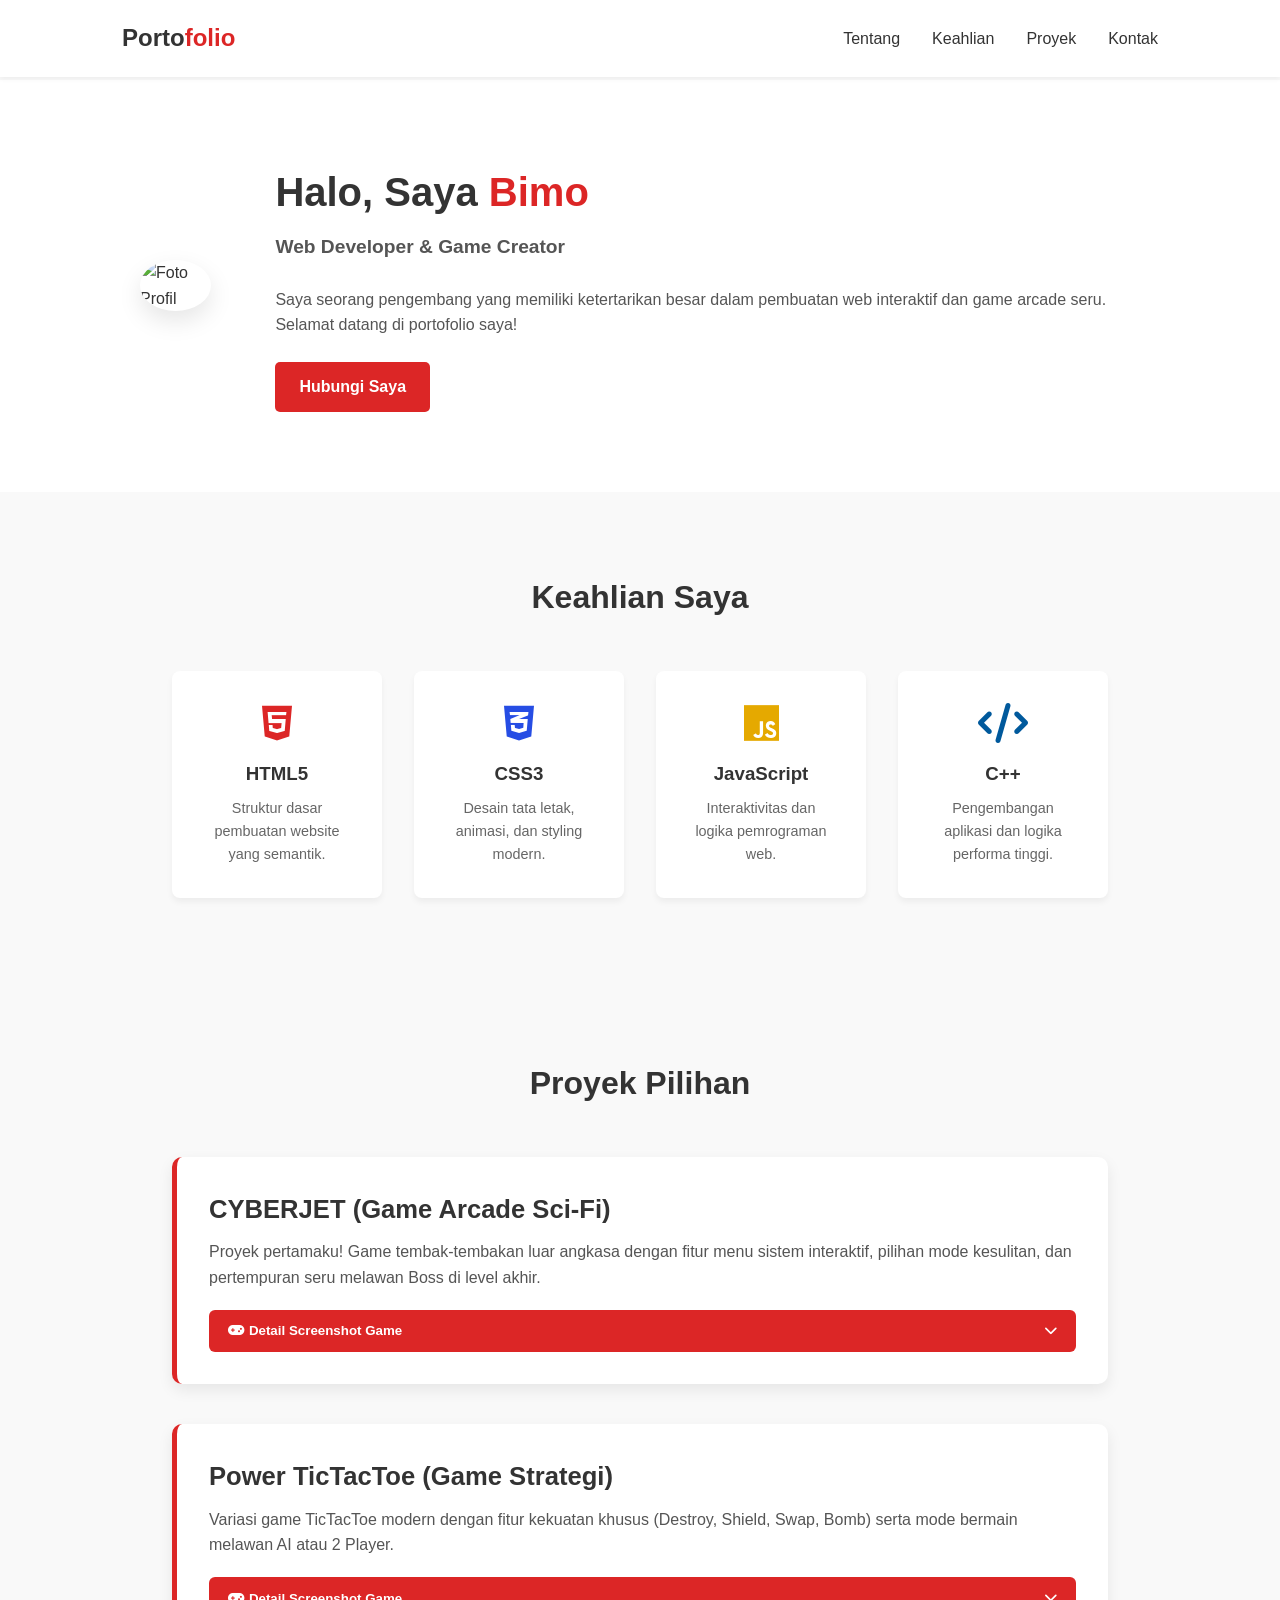
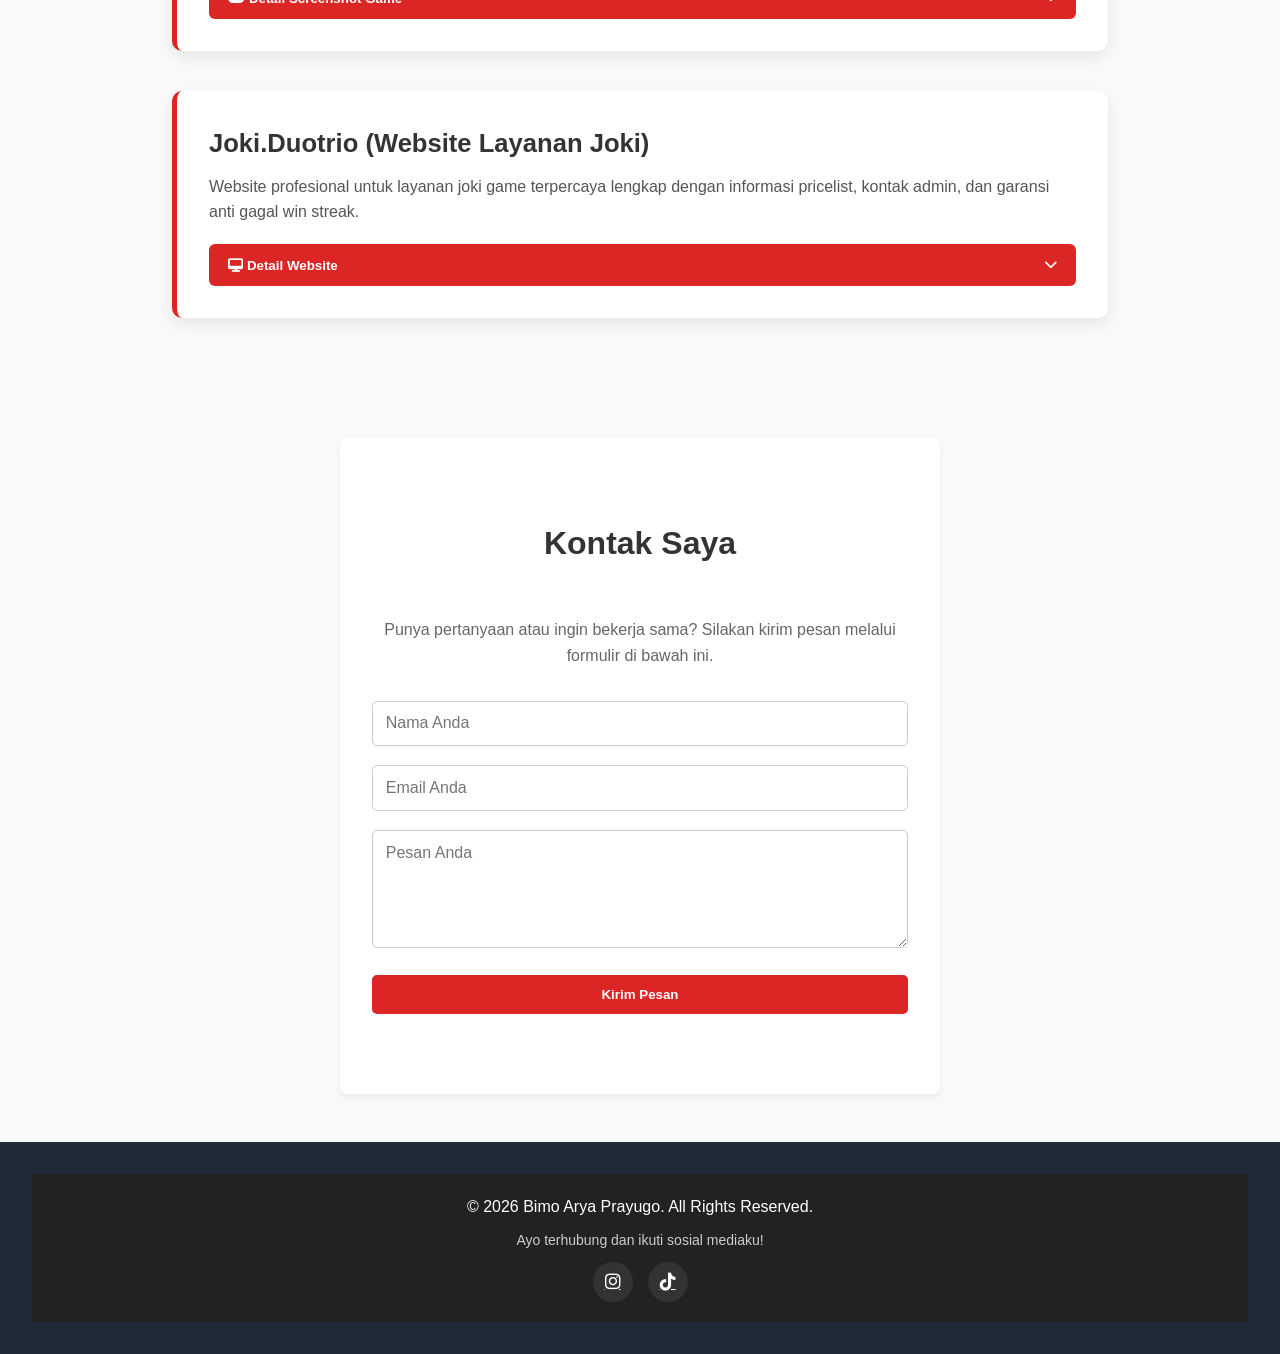
==== index.html @ 0e623ccb "Rename porto.html to index.html" ====
<!DOCTYPE html>
<html lang="id">
<head>
    <meta charset="UTF-8">
    <meta name="viewport" content="width=device-width, initial-scale=1.0">
    <title>Portofolio - Bimo Arya Prayugo</title>
    <!-- Hubungkan dengan file CSS -->
    <link rel="stylesheet" href="porto.css">
    <!-- FontAwesome untuk Icon -->
    <link rel="stylesheet" href="https://cdnjs.cloudflare.com/ajax/libs/font-awesome/6.4.0/css/all.min.css">
</head>
<body>

    <!-- Header / Navigasi -->
    <header>
        <nav class="navbar">
            <a href="#" class="logo">Porto<span>folio</span></a>
            <ul class="nav-links">
                <li><a href="#about">Tentang</a></li>
                <li><a href="#skills">Keahlian</a></li>
                <li><a href="#projects">Proyek</a></li>
                <li><a href="#contact">Kontak</a></li>
            </ul>
        </nav>
    </header>

    <main>
        <!-- Bagian Tentang Saya (About Me) -->
        <section class="about-section" id="about">
            <div class="about-container">
                <div class="about-image">
                    <!-- Ganti path gambar profilmu -->
                    <img src="mafoto.jpeg" alt="Foto Profil">
                </div>
                <div class="about-text">
                    <h1>Halo, Saya <span class="highlight">Bimo</span></h1>
                    <p class="subtitle">Web Developer & Game Creator</p>
                    <p>Saya seorang pengembang yang memiliki ketertarikan besar dalam pembuatan web interaktif dan game arcade seru. Selamat datang di portofolio saya!</p>
                    <a href="#contact" class="btn">Hubungi Saya</a>
                </div>
            </div>
        </section>

        <!-- Bagian Keahlian (Skills) -->
        <section class="skills-section" id="skills">
            <h2>Keahlian Saya</h2>
            <div class="skills-grid">
                <div class="skill-card">
                    <i class="fab fa-html5"></i>
                    <h3>HTML5</h3>
                    <p>Struktur dasar pembuatan website yang semantik.</p>
                </div>
                <div class="skill-card">
                    <i class="fab fa-css3-alt css-icon"></i>
                    <h3>CSS3</h3>
                    <p>Desain tata letak, animasi, dan styling modern.</p>
                </div>
                <div class="skill-card">
                    <i class="fab fa-js js-icon"></i>
                    <h3>JavaScript</h3>
                    <p>Interaktivitas dan logika pemrograman web.</p>
                </div>
                <div class="skill-card">
                    <i class="fas fa-code cpp-icon"></i>
                    <h3>C++</h3>
                    <p>Pengembangan aplikasi dan logika performa tinggi.</p>
                </div>
            </div>
        </section>

        <!-- Bagian Proyek Pilihan (Projects) -->
        <section class="projects-section" id="projects">
            <h2>Proyek Pilihan</h2>

            <!-- 1. PROYEK CYBERJET -->
            <div class="featured-project-card">
                <div class="project-info-full">
                    <h3>CYBERJET (Game Arcade Sci-Fi)</h3>
                    <p>Proyek pertamaku! Game tembak-tembakan luar angkasa dengan fitur menu sistem interaktif, pilihan mode kesulitan, dan pertempuran seru melawan Boss di level akhir.</p>
                    
                    <button class="dropdown-btn" onclick="toggleGallery('cyberjet-gallery')">
                        <span><i class="fas fa-gamepad"></i> Detail Screenshot Game</span>
                        <i class="fas fa-chevron-down arrow-icon"></i>
                    </button>

                    <!-- Galeri Screenshot Cyberjet -->
                    <div class="cyberjet-gallery-vertical" id="cyberjet-gallery">
                        <img src="cb1.png" alt="Menu Utama Cyberjet">
                        <img src="cb2.png" alt="Gameplay Cyberjet">
                        <img src="cb3.png" alt="Boss Fight Cyberjet">
                    </div>
                </div>
            </div>

            <!-- 2. PROYEK POWER TICTACTOE -->
            <div class="featured-project-card">
                <div class="project-info-full">
                    <h3>Power TicTacToe (Game Strategi)</h3>
                    <p>Variasi game TicTacToe modern dengan fitur kekuatan khusus (Destroy, Shield, Swap, Bomb) serta mode bermain melawan AI atau 2 Player.</p>
                    
                    <button class="dropdown-btn" onclick="toggleGallery('tictactoe-gallery')">
                        <span><i class="fas fa-gamepad"></i> Detail Screenshot Game</span>
                        <i class="fas fa-chevron-down arrow-icon"></i>
                    </button>

                    <!-- Galeri Screenshot TicTacToe -->
                    <div class="cyberjet-gallery-vertical" id="tictactoe-gallery">
                        <img src="tt1.png" alt="Menu Power TicTacToe">
                        <img src="tt2.png" alt="Arena Permainan TicTacToe">
                    </div>
                </div>
            </div>

            <!-- 3. PROYEK JOKI.DUOTRIO -->
            <div class="featured-project-card">
                <div class="project-info-full">
                    <h3>Joki.Duotrio (Website Layanan Joki)</h3>
                    <p>Website profesional untuk layanan joki game terpercaya lengkap dengan informasi pricelist, kontak admin, dan garansi anti gagal win streak.</p>
                    
                    <button class="dropdown-btn" onclick="toggleGallery('duotrio-gallery')">
                        <span><i class="fas fa-desktop"></i> Detail Website</span>
                        <i class="fas fa-chevron-down arrow-icon"></i>
                    </button>

                    <!-- Galeri Screenshot Joki.Duotrio -->
                    <div class="cyberjet-gallery-vertical" id="duotrio-gallery">
                        <img src="jdt.png" alt="Tampilan Utama Joki.Duotrio">
                    </div>
                </div>
            </div>
        </section>

        <!-- Bagian Kontak (Contact) -->
        <section class="contact-section" id="contact">
            <h2>Kontak Saya</h2>
            <p>Punya pertanyaan atau ingin bekerja sama? Silakan kirim pesan melalui formulir di bawah ini.</p>
            <form class="contact-form">
                <div class="form-group">
                    <input type="text" placeholder="Nama Anda" required>
                </div>
                <div class="form-group">
                    <input type="email" placeholder="Email Anda" required>
                </div>
                <div class="form-group">
                    <textarea rows="5" placeholder="Pesan Anda" required></textarea>
                </div>
                <button type="submit" class="btn">Kirim Pesan</button>
            </form>
        </section>
    </main>

    <!-- Footer -->
<footer>
    <div class="footer-content">
        <p>&copy; 2026 Bimo Arya Prayugo. All Rights Reserved.</p>
        <p class="social-text">Ayo terhubung dan ikuti sosial mediaku!</p>
        <div class="social-icons">
            <!-- Ganti linkhref dengan link profil Instagrammu -->
            <a href="https://instagram.com/prayugobimo" target="_blank" title="Instagram">
                <i class="fab fa-instagram"></i>
            </a>
            <!-- Ganti linkhref dengan link profil TikTokmu -->
            <a href="https://tiktok.com/@blazee1515" target="_blank" title="TikTok">
                <i class="fab fa-tiktok"></i>
        </div>
    </div>
</footer>

    <!-- Skrip JavaScript untuk Dropdown Galeri -->
    <script>
        function toggleGallery(galleryId) {
            const gallery = document.getElementById(galleryId);
            if (gallery.style.display === "flex") {
                gallery.style.display = "none";
            } else {
                gallery.style.display = "flex";
            }
        }
    </script>
</body>
</html>
---- porto.css ----
/* Pengaturan Umum */
* {
    margin: 0;
    padding: 0;
    box-sizing: border-box;
    scroll-behavior: smooth;
    font-family: 'Segoe UI', Tahoma, Geneva, Verdana, sans-serif;
}

body {
    background-color: #f9f9f9;
    color: #333;
    line-height: 1.6;
}

/* Variabel Warna (Nuansa Merah) */
:root {
    --primary-color: #dc2626;      /* Warna Merah Utama */
    --primary-dark: #b91c1c;       /* Warna Merah Lebih Gelap (untuk hover) */
    --text-color: #333;
    --bg-white: #ffffff;
    --gray-light: #f3f4f6;
}

/* 1. Navigasi */
header {
    background-color: var(--bg-white);
    box-shadow: 0 2px 5px rgba(0,0,0,0.05);
    position: fixed;
    top: 0;
    left: 0;
    width: 100%;
    z-index: 1000;
}

.navbar {
    display: flex;
    justify-content: space-between;
    align-items: center;
    max-width: 1100px;
    margin: 0 auto;
    padding: 1.2rem 2rem;
}

.logo {
    font-size: 1.5rem;
    font-weight: bold;
    color: var(--text-color);
    text-decoration: none;
}

.logo span {
    color: var(--primary-color);
}

.nav-links {
    display: flex;
    list-style: none;
    gap: 2rem;
}

.nav-links a {
    text-decoration: none;
    color: var(--text-color);
    font-weight: 500;
    transition: color 0.3s;
}

.nav-links a:hover {
    color: var(--primary-color);
}

/* 2. Tentang Saya (About Me) */
main {
    margin-top: 80px;
}

.about-section {
    padding: 5rem 2rem;
    background-color: var(--bg-white);
}

.about-container {
    display: flex;
    align-items: center;
    justify-content: center;
    max-width: 1000px;
    margin: 0 auto;
    gap: 4rem;
}

.about-image img {
    width: 250px;
    height: 250px;
    border-radius: 50%;
    object-fit: cover;
    box-shadow: 0 10px 25px rgba(0,0,0,0.1);
}

.about-text h1 {
    font-size: 2.5rem;
    margin-bottom: 0.5rem;
}

.highlight {
    color: var(--primary-color);
}

.subtitle {
    font-size: 1.2rem;
    font-weight: 600;
    color: #666;
    margin-bottom: 1rem;
}

.about-text p {
    margin-bottom: 1.5rem;
    color: #555;
}

.btn {
    display: inline-block;
    background-color: var(--primary-color);
    color: white;
    padding: 0.75rem 1.5rem;
    border-radius: 5px;
    text-decoration: none;
    font-weight: 600;
    border: none;
    cursor: pointer;
    transition: background 0.3s;
}

.btn:hover {
    background-color: var(--primary-dark);
}

/* 3. Kemampuan (Skills) */
.skills-section {
    padding: 5rem 2rem;
    max-width: 1000px;
    margin: 0 auto;
    text-align: center;
}

.skills-section h2, .projects-section h2, .contact-section h2 {
    font-size: 2rem;
    margin-bottom: 3rem;
    position: relative;
}

.skills-grid {
    display: grid;
    grid-template-columns: repeat(auto-fit, minmax(200px, 1fr));
    gap: 2rem;
}

.skill-card {
    background: var(--bg-white);
    padding: 2rem;
    border-radius: 8px;
    box-shadow: 0 4px 6px rgba(0,0,0,0.05);
    transition: transform 0.3s;
}

.skill-card:hover {
    transform: translateY(-5px);
}

.skill-card i {
    font-size: 2.5rem;
    color: var(--primary-color);
    margin-bottom: 1rem;
}

/* Kustomisasi Warna Ikon Bahasa Pemrograman */
.skill-card .css-icon {
    color: #264de4;
}

.skill-card .js-icon {
    color: #e5a900;
}

.skill-card .cpp-icon {
    color: #00599C;
}

.skill-card h3 {
    margin-bottom: 0.5rem;
}

.skill-card p {
    font-size: 0.9rem;
    color: #666;
}

/* 4. Proyek (Projects) */
.projects-section {
    padding: 5rem 2rem;
    max-width: 1000px;
    margin: 0 auto;
    text-align: center;
}

/* Kartu Utama Proyek Model Seragam */
.featured-project-card {
    background: var(--bg-white);
    border-radius: 10px;
    box-shadow: 0 6px 15px rgba(0,0,0,0.08);
    margin-bottom: 2.5rem;
    text-align: left;
    overflow: hidden;
    border-left: 5px solid var(--primary-color);
}

.project-info-full {
    padding: 2rem;
}

.project-info-full h3 {
    font-size: 1.6rem;
    margin-bottom: 0.6rem;
}

.project-info-full p {
    color: #555;
    margin-bottom: 1.2rem;
}

/* Tombol Dropdown - Warna Merah Penuh & Ikon Putih */
.dropdown-btn {
    width: 100%;
    background-color: var(--primary-color);
    color: #ffffff;
    border: none;
    padding: 0.85rem 1.2rem;
    border-radius: 6px;
    display: flex;
    justify-content: space-between;
    align-items: center;
    font-weight: 600;
    cursor: pointer;
    transition: background 0.3s;
}

.dropdown-btn:hover {
    background-color: var(--primary-dark);
}

/* Paksa semua ikon di dalam tombol dropdown (gamepad/desktop) menjadi putih */
.dropdown-btn i,
.dropdown-btn .fa-gamepad,
.dropdown-btn .fa-desktop {
    color: #ffffff !important;
}

.arrow-icon {
    transition: transform 0.3s ease;
}

/* Galeri Screenshot dengan Bingkai Merah Tipis & Jarak Rapi */
.cyberjet-gallery-vertical {
    display: none; /* Default tertutup */
    flex-direction: column;
    gap: 16px; /* Jarak antar gambar agar tidak rapat */
    background-color: #0b0b0b;
    padding: 16px; /* Ruang di dalam galeri */
    border-radius: 6px;
    margin-top: 1rem;
}

.cyberjet-gallery-vertical {
    display: none; /* Default tertutup */
    flex-direction: column;
    gap: 16px; /* Jarak antar gambar agar tidak rapat */
    background-color: #0b0b0b;
    padding: 16px; /* Ruang di dalam galeri */
    border-radius: 6px;
    margin-top: 1rem;
}

.cyberjet-gallery-vertical img {
    width: 100%;             /* Lebar mengikuti kontainer */
    height: auto;            /* KUNCI: Tinggi otomatis agar resolusi/rasio asli tampil utuh */
    max-height: none;        /* Menghilangkan batasan tinggi */
    object-fit: unset;       /* Mematikan fungsi crop/potong bawaan */
    border-radius: 4px;
    
    /* Bingkai merah tipis di sekeliling gambar */
    border: 1.5px solid var(--primary-color); 
    
    transition: transform 0.3s ease;
}

.cyberjet-gallery-vertical img:hover {
    transform: scale(1.01);
}

/* 5. Kontak (Contact) */
.contact-section {
    padding: 5rem 2rem;
    max-width: 600px;
    margin: 0 auto;
    text-align: center;
    background-color: var(--bg-white);
    border-radius: 8px;
    margin-bottom: 3rem;
    box-shadow: 0 4px 6px rgba(0,0,0,0.05);
}

.contact-section p {
    color: #666;
    margin-bottom: 2rem;
}

.contact-form {
    display: flex;
    flex-direction: column;
    gap: 1.2rem;
}

.form-group input,
.form-group textarea {
    width: 100%;
    padding: 0.8rem;
    border: 1px solid #ccc;
    border-radius: 5px;
    font-size: 1rem;
}

.form-group input:focus,
.form-group textarea:focus {
    outline: none;
    border-color: var(--primary-color);
}

/* 6. Footer */
footer {
    background-color: #1f2937;
    color: white;
    text-align: center;
    padding: 2rem;
}

.footer-content {
    text-align: center;
    padding: 20px;
    background-color: #222;
    color: white;
}

.social-text {
    margin: 10px 0;
    font-size: 14px;
    color: #ccc;
}

.social-icons {
    display: flex;
    justify-content: center;
    gap: 15px;
    margin-top: 10px;
}

.social-icons a {
    display: inline-flex;
    justify-content: center;
    align-items: center;
    width: 40px;
    height: 40px;
    background-color: #333;
    border-radius: 50%;
    color: white;
    font-size: 18px;
    transition: 0.3s ease;
}

/* Efek saat kursor menyentuh ikon */
.social-icons a:hover {
    background-color: red; /* Sesuaikan warna tema utamamu */
    transform: translateY(-3px);
}

/* ==========================================
   MEDIA QUERY (Responsif untuk layar kecil)
   ========================================== */
@media (max-width: 768px) {
    .navbar {
        flex-direction: column;
        gap: 1rem;
        padding: 1rem;
    }

    .nav-links {
        gap: 1rem;
    }

    main {
        margin-top: 130px;
    }

    .about-container {
        flex-direction: column;
        text-align: center;
        gap: 2rem;
    }

    .about-image img {
        width: 200px;
        height: 200px;
    }

    .about-text h1 {
        font-size: 2rem;
    }

    .skills-section, .projects-section {
        padding: 3rem 1rem;
    }

    .cyberjet-gallery-vertical img {
        height: 200px;
    }
}
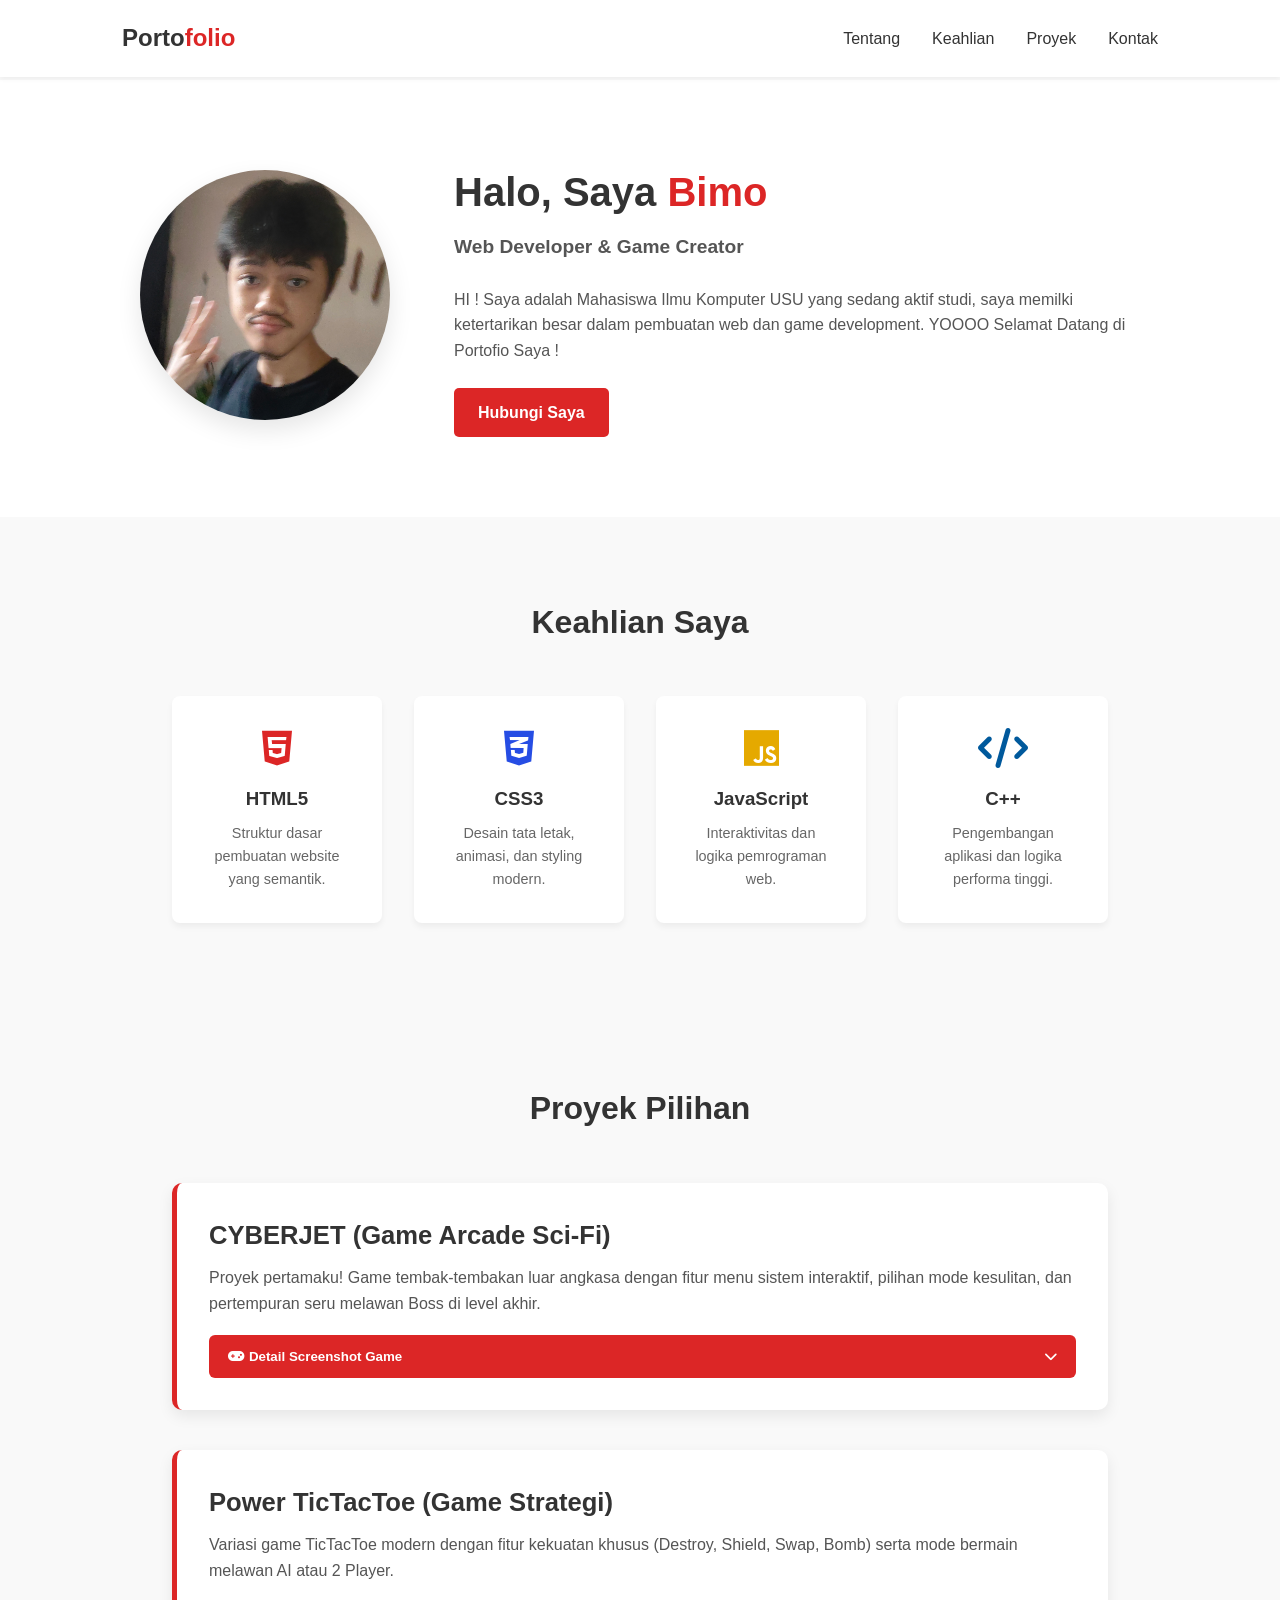
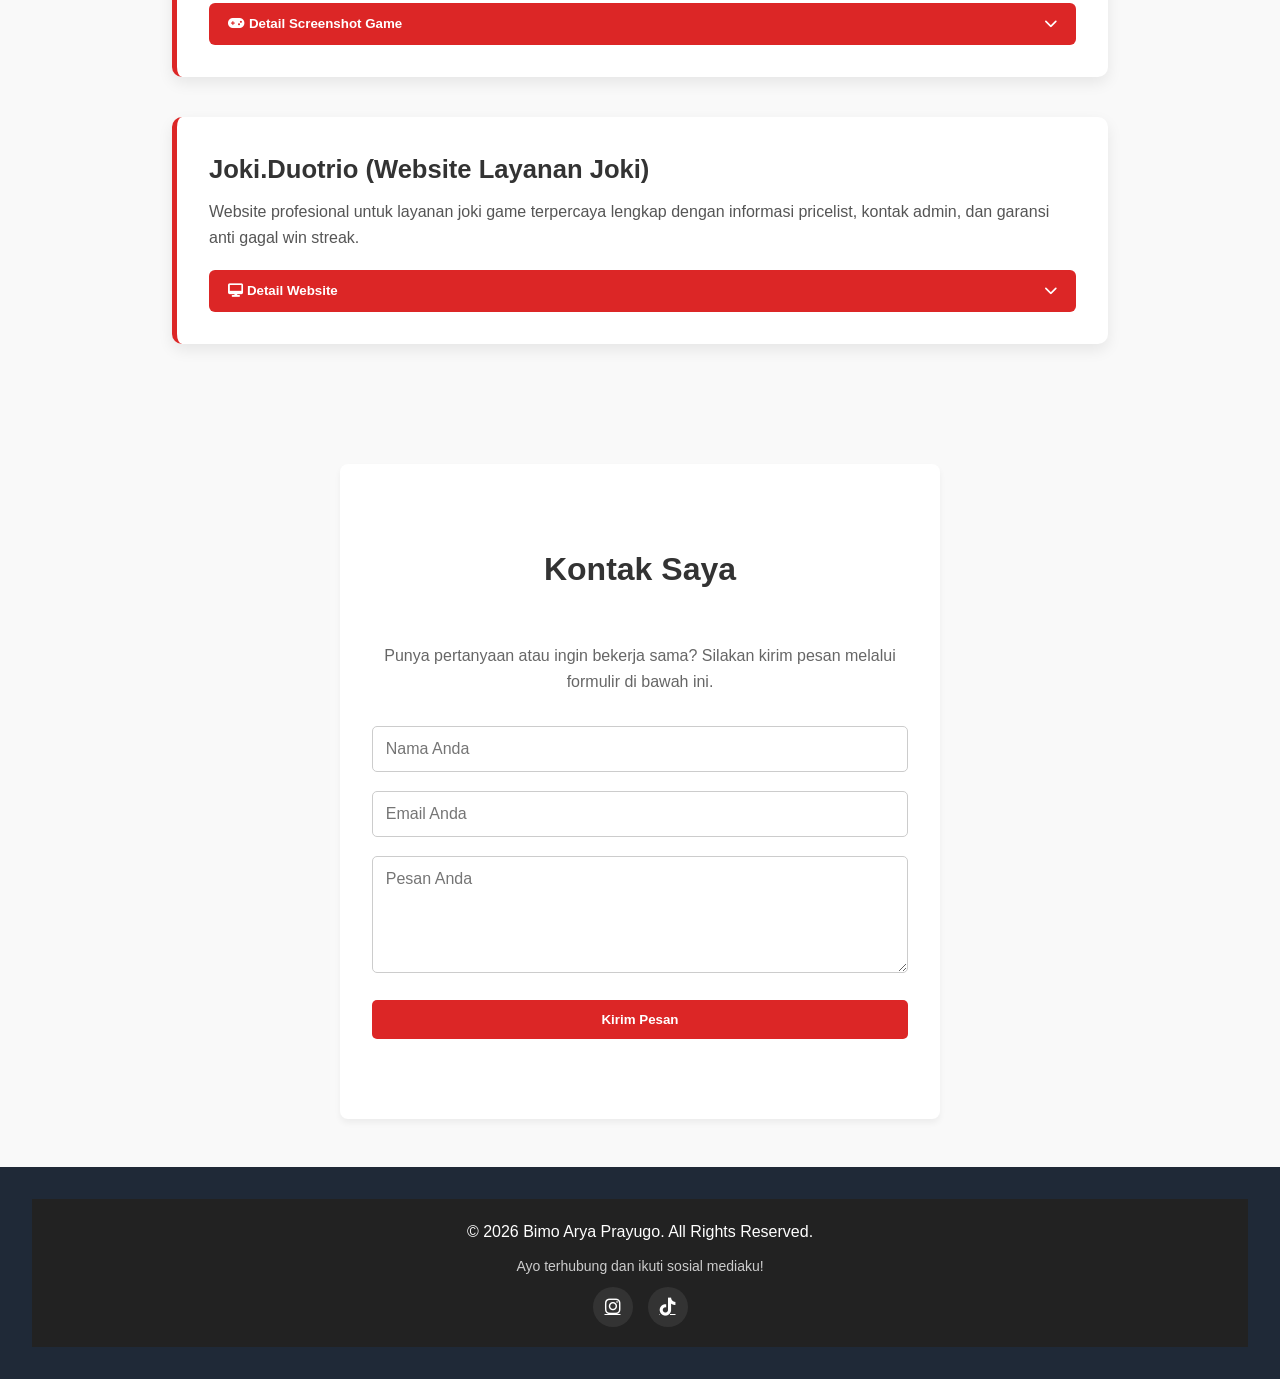
==== commit a57e99fa: "Update index.html" ====
--- a/index.html
+++ b/index.html
@@ -35,7 +35,7 @@
                 <div class="about-text">
                     <h1>Halo, Saya <span class="highlight">Bimo</span></h1>
                     <p class="subtitle">Web Developer & Game Creator</p>
-                    <p>Saya seorang pengembang yang memiliki ketertarikan besar dalam pembuatan web interaktif dan game arcade seru. Selamat datang di portofolio saya!</p>
+                    <p>HI ! Saya adalah Mahasiswa Ilmu Komputer USU yang sedang aktif studi, saya memilki ketertarikan besar dalam pembuatan web dan game development. YOOOO Selamat Datang di Portofio Saya !</p>
                     <a href="#contact" class="btn">Hubungi Saya</a>
                 </div>
             </div>
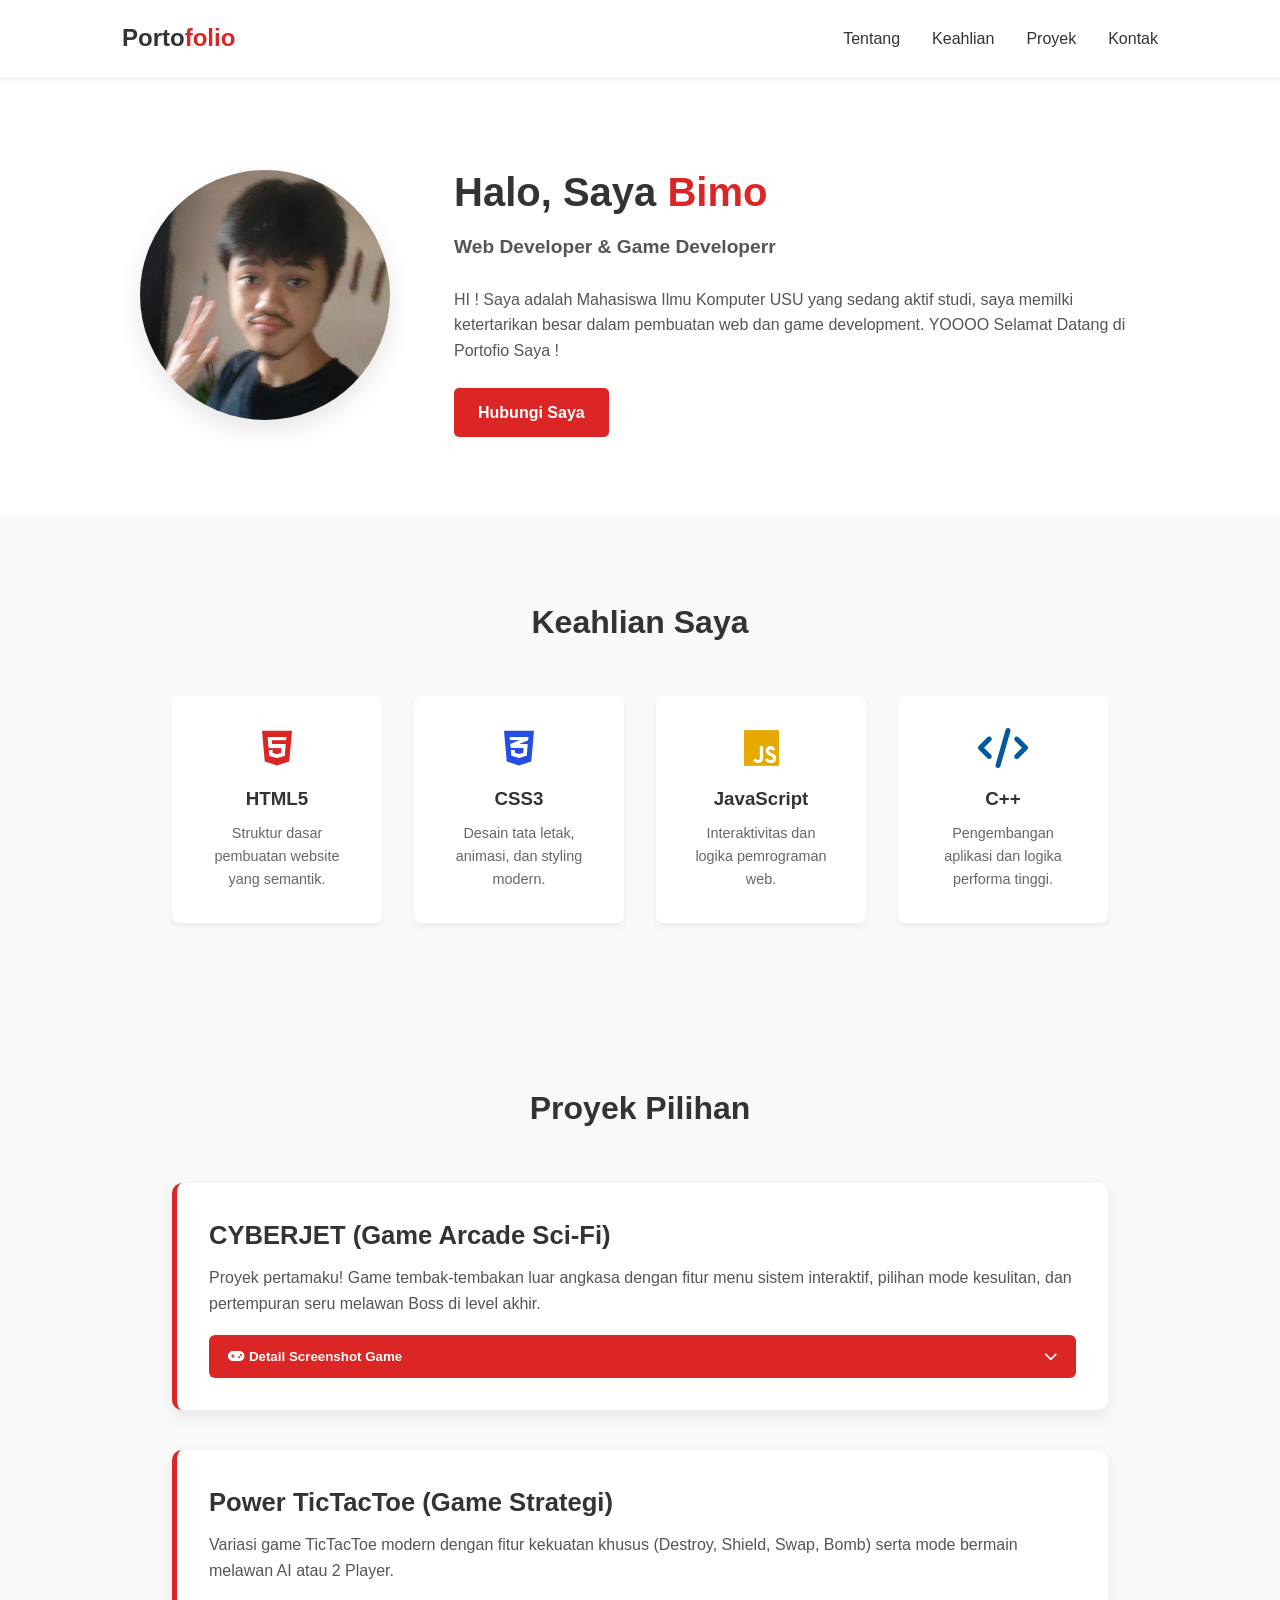
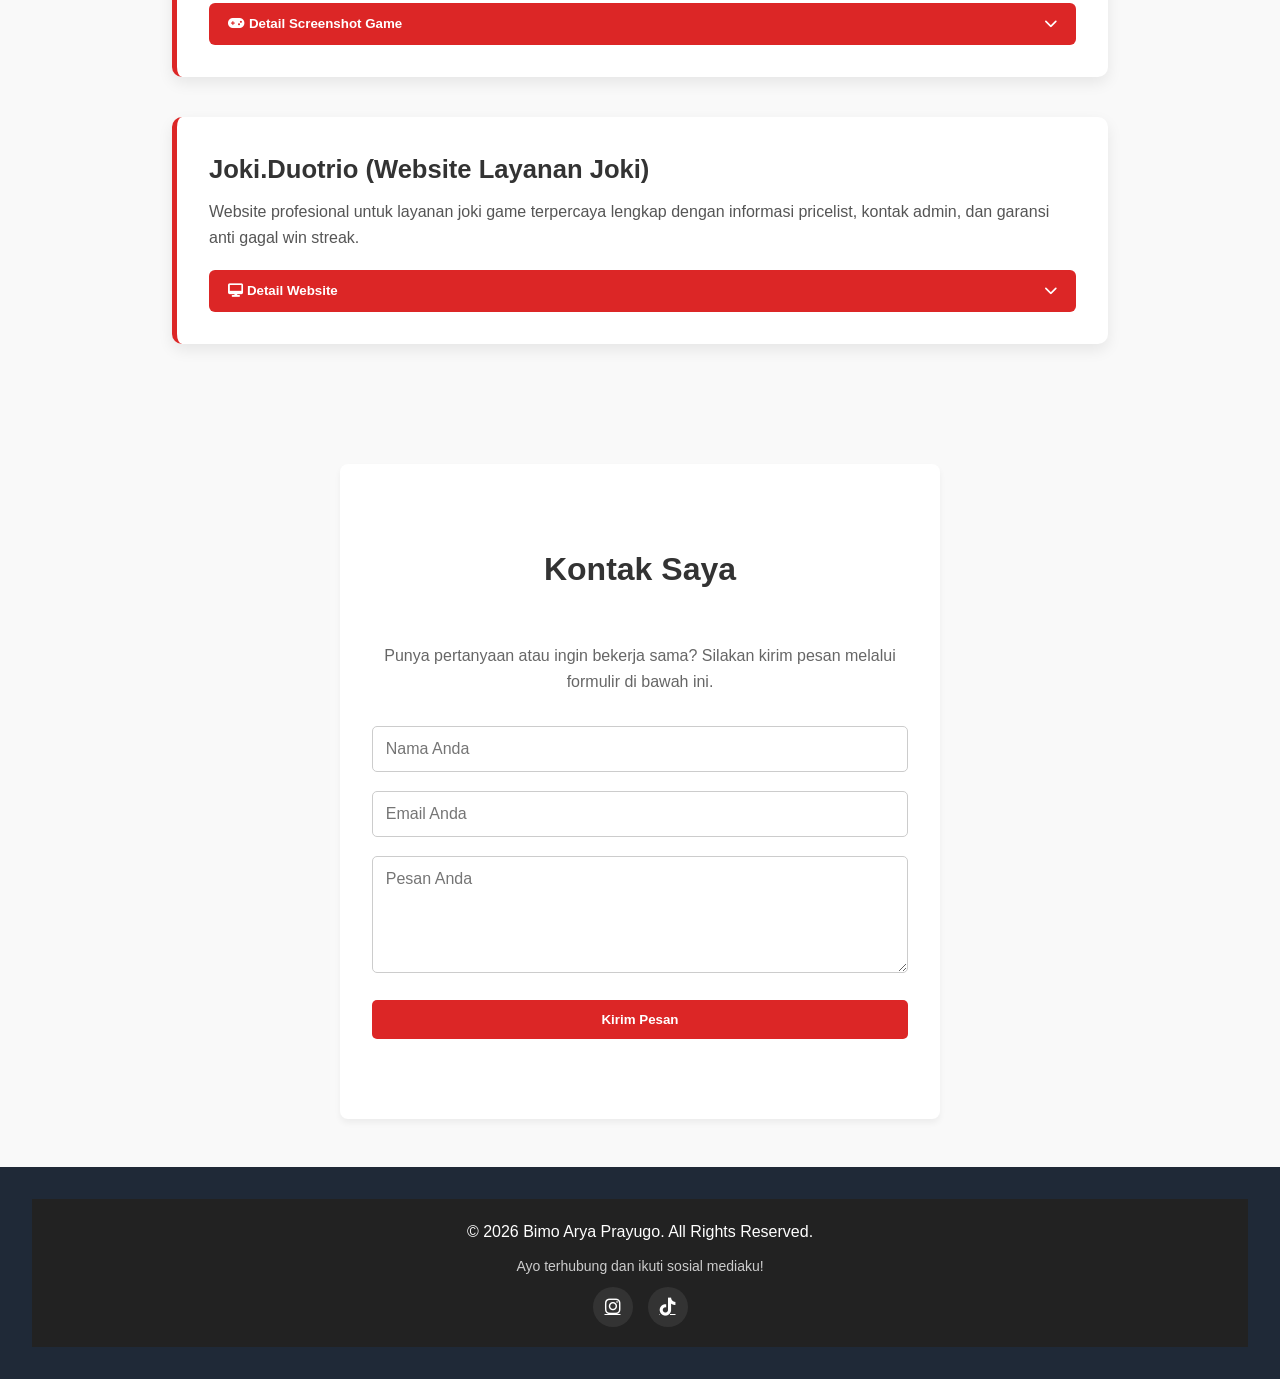
==== commit e5908bf3: "Update index.html" ====
--- a/index.html
+++ b/index.html
@@ -34,7 +34,7 @@
                 </div>
                 <div class="about-text">
                     <h1>Halo, Saya <span class="highlight">Bimo</span></h1>
-                    <p class="subtitle">Web Developer & Game Creator</p>
+                    <p class="subtitle">Web Developer & Game Developerr</p>
                     <p>HI ! Saya adalah Mahasiswa Ilmu Komputer USU yang sedang aktif studi, saya memilki ketertarikan besar dalam pembuatan web dan game development. YOOOO Selamat Datang di Portofio Saya !</p>
                     <a href="#contact" class="btn">Hubungi Saya</a>
                 </div>
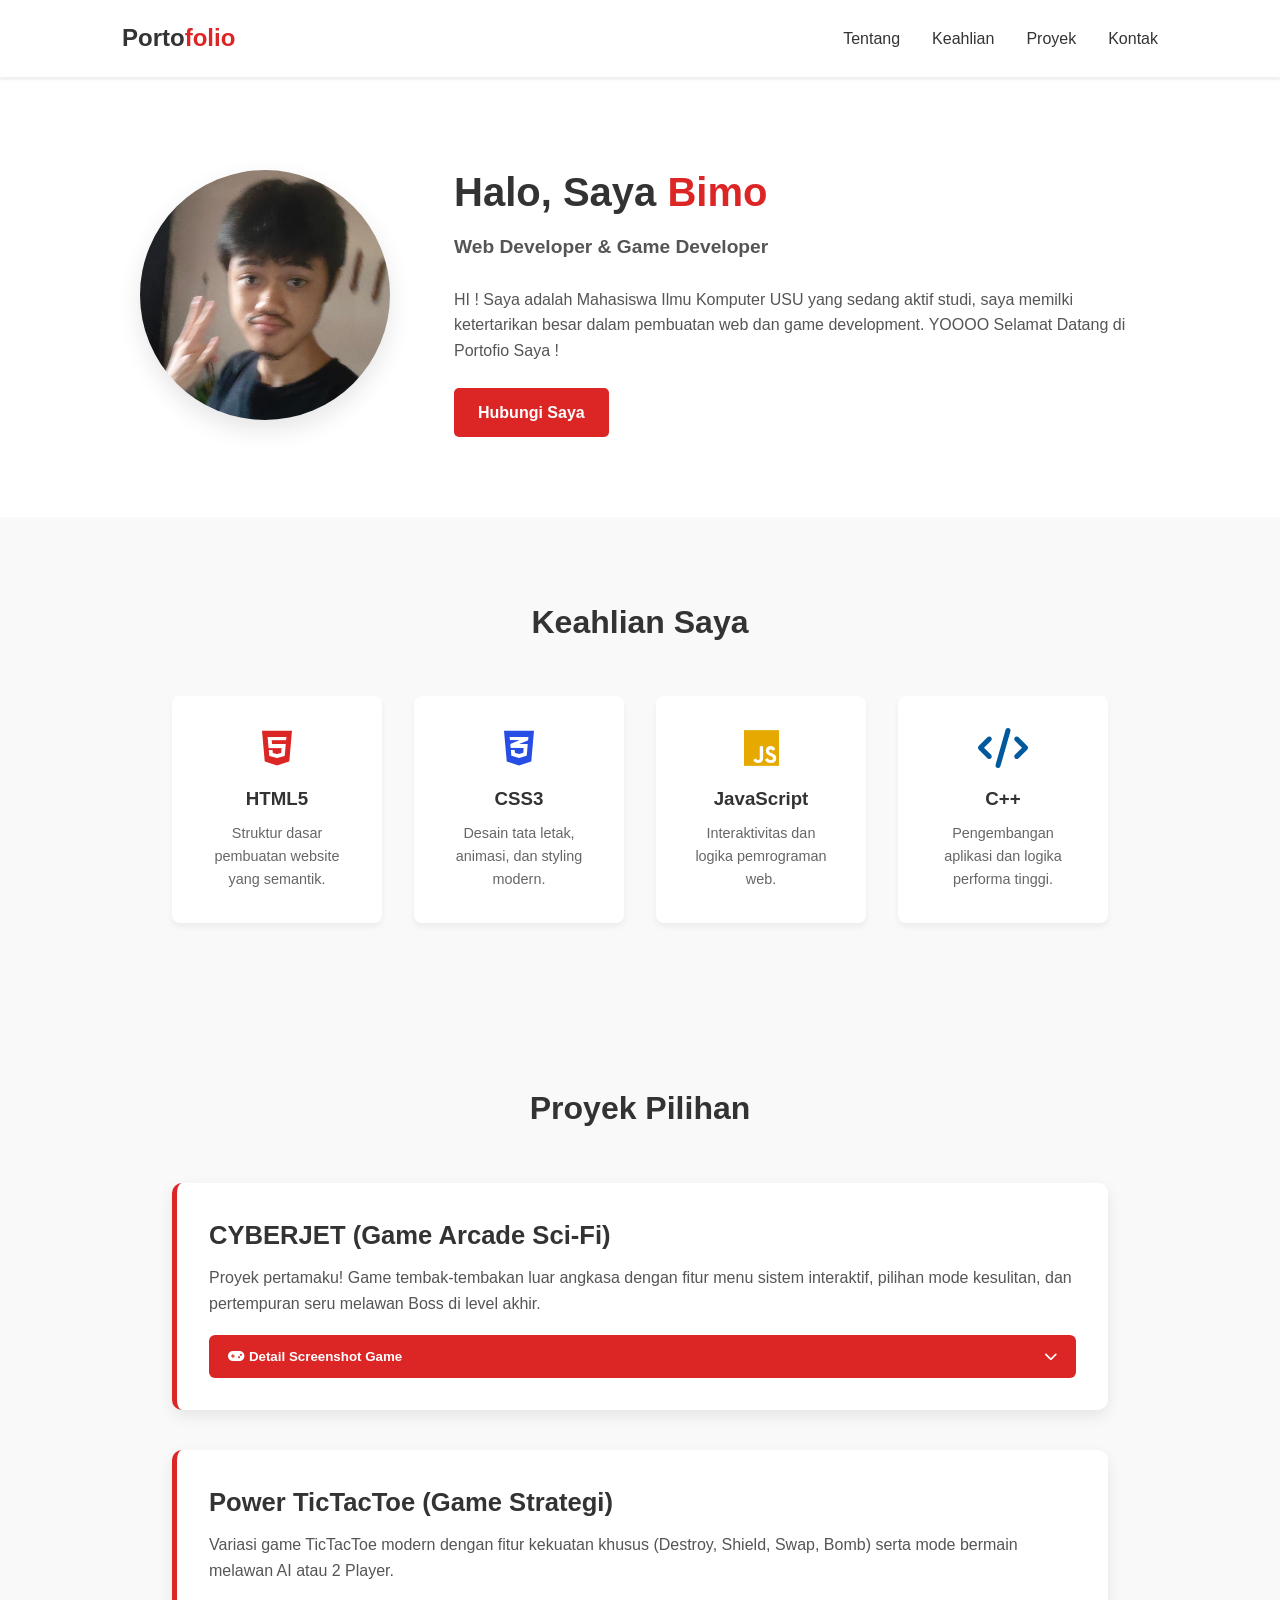
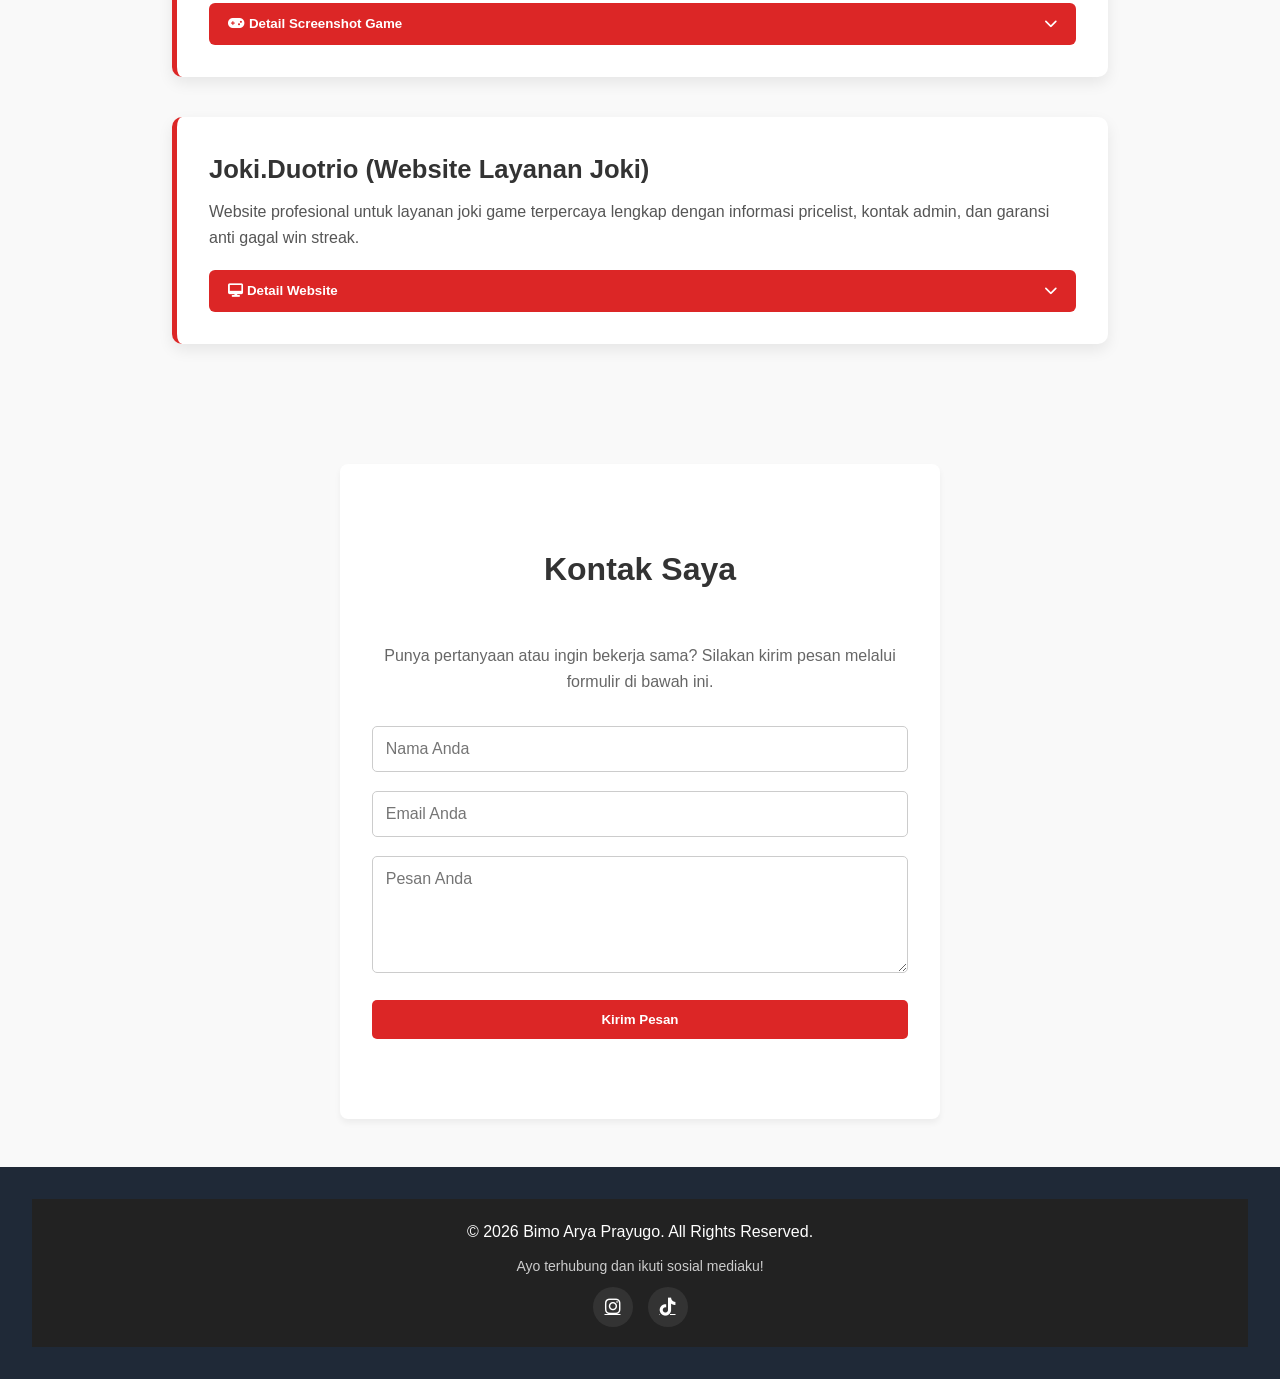
==== commit fa80609c: "Update index.html" ====
--- a/index.html
+++ b/index.html
@@ -34,7 +34,7 @@
                 </div>
                 <div class="about-text">
                     <h1>Halo, Saya <span class="highlight">Bimo</span></h1>
-                    <p class="subtitle">Web Developer & Game Developerr</p>
+                    <p class="subtitle">Web Developer & Game Developer</p>
                     <p>HI ! Saya adalah Mahasiswa Ilmu Komputer USU yang sedang aktif studi, saya memilki ketertarikan besar dalam pembuatan web dan game development. YOOOO Selamat Datang di Portofio Saya !</p>
                     <a href="#contact" class="btn">Hubungi Saya</a>
                 </div>
